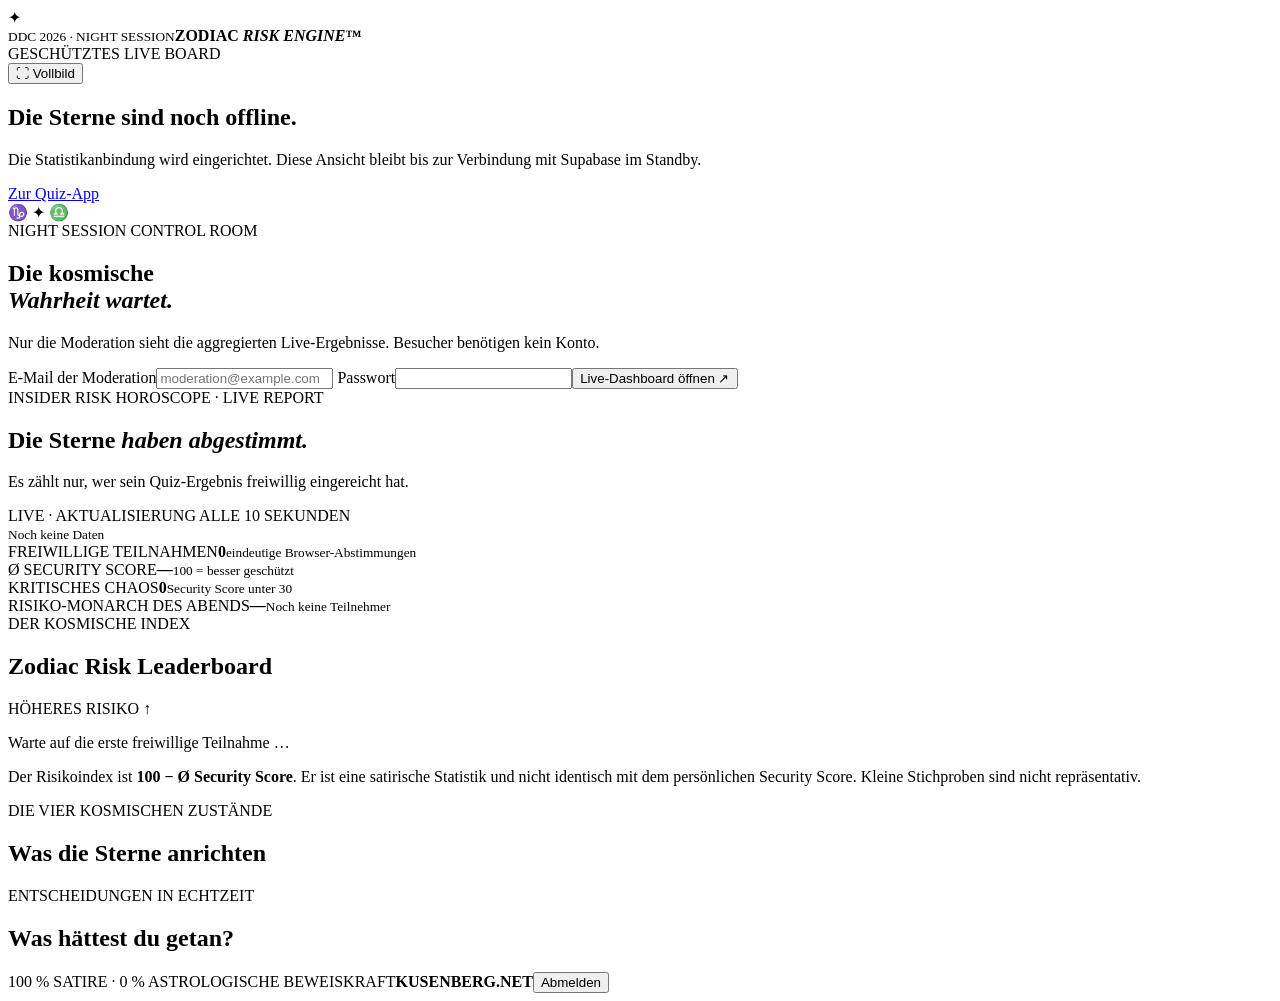
==== live.html @ 8c2583a0 "Create protected Night Session live scoreboard page" ====
<!doctype html>
<html lang="de"><head>
<meta charset="utf-8"><meta name="viewport" content="width=device-width, initial-scale=1">
<meta name="robots" content="noindex,nofollow">
<meta name="theme-color" content="#090c18">
<title>Zodiac Risk Engine™ · DDC Live Board</title>
<link rel="icon" href="favicon.svg" type="image/svg+xml">
<link rel="stylesheet" href="live.css?v=1">
<script src="stats-config.js?v=1" defer></script>
<script src="stats.js?v=1" defer></script>
<script src="live.js?v=1" defer></script></head><body>
<div class="stars" aria-hidden="true"></div>
<header class="header"><div class="identity"><span class="symbol">✦</span><div><small>DDC 2026 · NIGHT SESSION</small><strong>ZODIAC <em>RISK ENGINE</em>™</strong></div></div>
<div class="status"><span id="liveDot" class="dot"></span><span id="statusText">GESCHÜTZTES LIVE BOARD</span></div>
<button type="button" class="fullscreen" id="fullScreen">⛶ Vollbild</button>
</header>
<main class="wrapper">
<section id="setup" class="setup hidden"><h1>Die Sterne sind noch offline.</h1><p>Die Statistikanbindung wird eingerichtet. Diese Ansicht bleibt bis zur Verbindung mit Supabase im Standby.</p><a href="index.html">Zur Quiz-App</a></section>
<section id="login" class="login">
<div class="login-crest">♑ ✦ ♎</div><span class="eyebrow">NIGHT SESSION CONTROL ROOM</span><h1>Die kosmische<br><em>Wahrheit wartet.</em></h1>
<p>Nur die Moderation sieht die aggregierten Live-Ergebnisse. Besucher benötigen kein Konto.</p>
<form id="loginForm"><label>E-Mail der Moderation<input id="email" type="email" autocomplete="username" required placeholder="moderation@example.com"></label>
<label>Passwort<input id="password" type="password" autocomplete="current-password" required></label><button class="btn" type="submit">Live-Dashboard öffnen ↗</button>
<div id="loginError" class="error" role="alert"></div></form>
</section>
<section id="board" class="board hidden">
<div class="hero-row"><div><span class="eyebrow">INSIDER RISK HOROSCOPE · LIVE REPORT</span><h1>Die Sterne <em>haben abgestimmt.</em></h1><p>Es zählt nur, wer sein Quiz-Ergebnis freiwillig eingereicht hat.</p></div><div class="last-sync"><span class="dot"></span> LIVE · AKTUALISIERUNG ALLE 10 SEKUNDEN<br><small id="timestamp">Noch keine Daten</small></div></div>
<div class="metrics">
<div class="metric"><span>FREIWILLIGE TEILNAHMEN</span><strong id="metricTotal">0</strong><small>eindeutige Browser-Abstimmungen</small></div>
<div class="metric"><span>Ø SECURITY SCORE</span><strong id="metricSecurity">—</strong><small>100 = besser geschützt</small></div>
<div class="metric"><span>KRITISCHES CHAOS</span><strong id="metricChaos">0</strong><small>Security Score unter 30</small></div>
<div class="metric highlight"><span>RISIKO-MONARCH DES ABENDS</span><strong id="metricLeader">—</strong><small id="leaderCaption">Noch keine Teilnehmer</small></div>
</div>
<div class="columns">
<section class="panel rank"><div class="panel-head"><div><span class="eyebrow">DER KOSMISCHE INDEX</span><h2>Zodiac Risk Leaderboard</h2></div><div class="tiny">HÖHERES RISIKO ↑</div></div>
<div id="signList" class="sign-list"><p class="empty">Warte auf die erste freiwillige Teilnahme …</p></div>
<p class="legend">Der Risikoindex ist <strong>100 − Ø Security Score</strong>. Er ist eine satirische Statistik und nicht identisch mit dem persönlichen Security Score. Kleine Stichproben sind nicht repräsentativ.</p>
</section>
<section class="panel aside"><div class="panel-head"><div><span class="eyebrow">DIE VIER KOSMISCHEN ZUSTÄNDE</span><h2>Was die Sterne anrichten</h2></div></div><div id="tiers" class="tiers"></div>
<div class="panel-head question-head"><div><span class="eyebrow">ENTSCHEIDUNGEN IN ECHTZEIT</span><h2>Was hättest du getan?</h2></div></div>
<div class="question-selector" id="questionTabs"></div><h3 id="questionTitle" class="question-title"></h3><div id="questionChoices" class="question-choices"></div>
</section>
</div>
<div class="board-footer"><span>100 % SATIRE · 0 % ASTROLOGISCHE BEWEISKRAFT</span><strong>KUSENBERG.NET</strong><button id="logout" type="button">Abmelden</button></div>
<div id="boardError" class="error" role="status"></div>
</section>
</main>
</body></html>
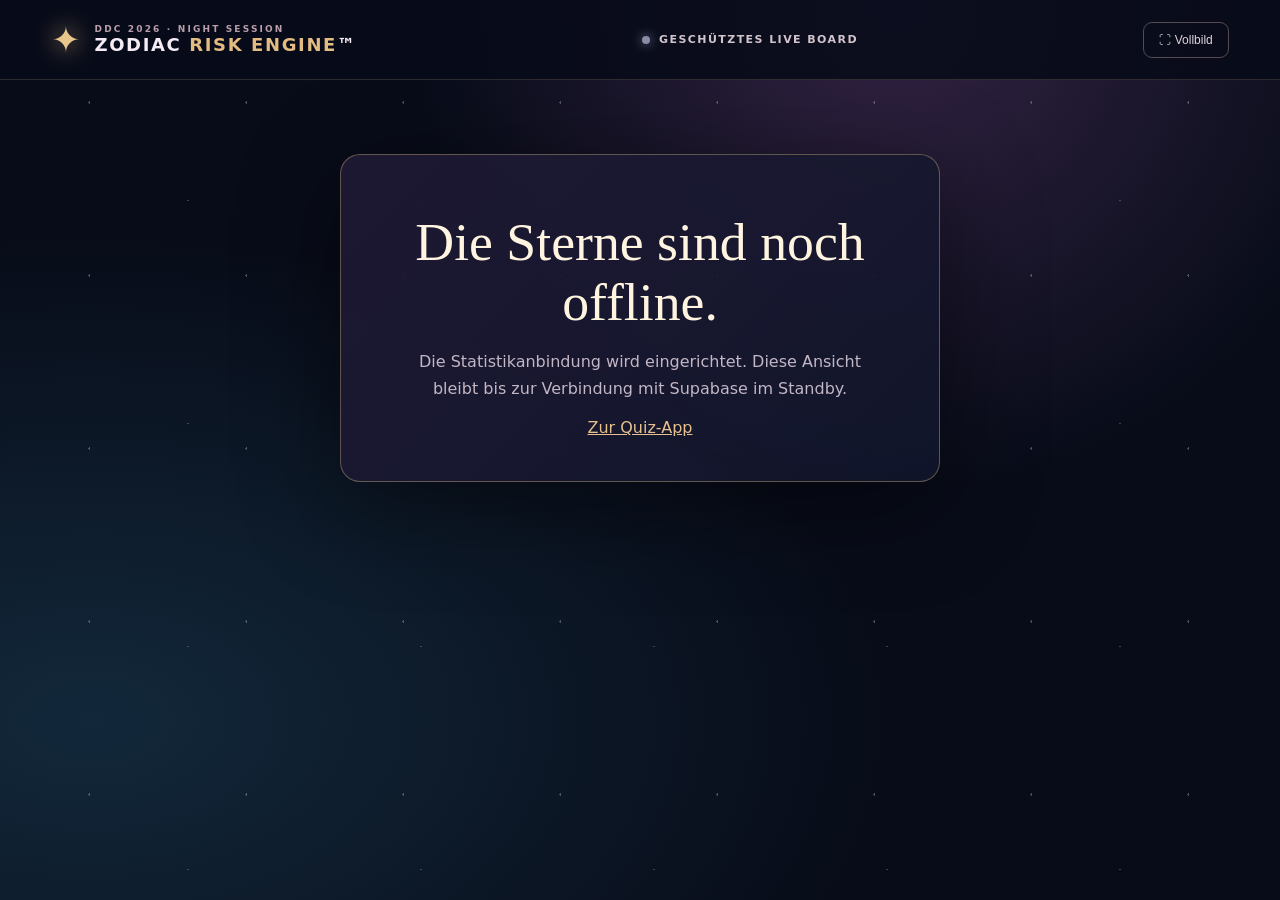
==== commit d02490ac: "Add offline snapshot export action for event Wi-Fi fallback" ====
--- a/live.html
+++ b/live.html
@@ -41,7 +41,7 @@
 <div class="question-selector" id="questionTabs"></div><h3 id="questionTitle" class="question-title"></h3><div id="questionChoices" class="question-choices"></div>
 </section>
 </div>
-<div class="board-footer"><span>100 % SATIRE · 0 % ASTROLOGISCHE BEWEISKRAFT</span><strong>KUSENBERG.NET</strong><button id="logout" type="button">Abmelden</button></div>
+<div class="board-footer"><span>100 % SATIRE · 0 % ASTROLOGISCHE BEWEISKRAFT</span><strong>KUSENBERG.NET</strong><button id="snapshot" type="button">Snapshot speichern</button><button id="logout" type="button">Abmelden</button></div>
 <div id="boardError" class="error" role="status"></div>
 </section>
 </main>
--- a/live.css
+++ b/live.css
@@ -0,0 +1,28 @@
+
+:root{font-family:Inter,ui-sans-serif,system-ui,-apple-system,BlinkMacSystemFont,"Segoe UI",sans-serif;background:#070a18;color:#f4ebf4;color-scheme:dark}
+*{box-sizing:border-box}body{margin:0;min-height:100vh;overflow-x:hidden;background:radial-gradient(ellipse at 70% 1%,#332344 0%,transparent 38%),radial-gradient(ellipse at 7% 80%,#12283a,transparent 47%),#080c19}
+.stars{position:fixed;inset:0;pointer-events:none;opacity:.27;background-image:radial-gradient(#fff 1px,transparent 1px),radial-gradient(#f2c98b 1px,transparent 1px);background-size:157px 173px,233px 223px;background-position:11px 16px,72px 89px}
+.header{display:flex;align-items:center;justify-content:space-between;gap:15px;min-height:80px;border-bottom:1px solid #c5ad7e34;background:#080b19dd;padding:14px clamp(18px,4vw,65px);position:relative;z-index:2}
+.identity{display:flex;align-items:center;gap:14px}.identity .symbol{font-size:35px;color:#e8c68c;text-shadow:0 0 25px #e8c68c}.identity small{display:block;letter-spacing:.24em;font-size:9px;color:#ba9fab;font-weight:800}.identity strong{font-size:18px;letter-spacing:.09em;font-weight:900}.identity em{font-style:normal;color:#e2bc81}
+.status{display:flex;align-items:center;gap:9px;color:#d2c4cc;font-size:11px;letter-spacing:.13em;font-weight:800}.dot{display:inline-block;width:8px;height:8px;flex:none;border-radius:50%;background:#888ca4;box-shadow:0 0 12px #888ca4}.dot.live{background:#63e0bc;box-shadow:0 0 17px #63e0bc}
+.fullscreen,.board-footer button{border:1px solid #9c827f85;background:transparent;color:#dfd4d9;border-radius:9px;padding:10px 15px;cursor:pointer;font-size:12px}
+.wrapper{position:relative;z-index:1;width:min(1780px,100%);margin:0 auto;padding:clamp(23px,3vw,55px)}
+.hidden{display:none!important}
+.login,.setup{max-width:600px;margin:4vh auto;padding:44px clamp(22px,5vw,60px);border:1px solid #b6a07276;border-radius:20px;background:linear-gradient(135deg,#201a35ee,#11162bed);box-shadow:0 22px 100px #0007;text-align:center}
+.login-crest{font:48px Georgia,serif;color:#e1c48a;margin-bottom:20px}.eyebrow{font-size:10px;letter-spacing:.18em;font-weight:850;color:#d5b37e}.login h1,.setup h1,.hero-row h1{font:400 clamp(37px,4.2vw,65px)/1.1 Georgia,serif;margin:14px 0;color:#fff4df}.login h1 em,.hero-row h1 em{font-style:italic;color:#e7ba79}.login p,.setup p{color:#c3b6c5;line-height:1.7}
+.login form{display:grid;gap:16px;text-align:left;margin-top:28px}.login label{color:#ebdbc9;font-size:12px;font-weight:700;display:grid;gap:7px}.login input{width:100%;padding:14px 16px;border:1px solid #95809c99;border-radius:10px;background:#101629;color:#fff;font:inherit;outline-offset:3px}.btn{padding:16px;background:#e9c48a;color:#14152c;border:0;border-radius:11px;font-weight:900;letter-spacing:.06em;cursor:pointer}.error{margin-top:14px;color:#ffb4be;font-size:13px;min-height:1em}
+.hero-row{display:flex;justify-content:space-between;align-items:end;gap:20px;margin:5px 0 27px}.hero-row h1{margin:11px 0 9px}.hero-row p{color:#bdb6ca;margin:0;font-size:14px}.last-sync{text-align:right;color:#8fe0c8;font-size:10px;font-weight:850;letter-spacing:.08em;line-height:1.9}.last-sync small{color:#a2a2b7}
+.metrics{display:grid;grid-template-columns:repeat(4,minmax(0,1fr));gap:15px;margin-bottom:22px}
+.metric{min-height:155px;padding:22px;display:flex;flex-direction:column;justify-content:center;background:linear-gradient(125deg,#282139de,#12192be6);border:1px solid #c8af7d69;border-radius:15px;position:relative;overflow:hidden}
+.metric:after{content:"✦";position:absolute;right:17px;top:12px;font-size:40px;color:#ddba8540}.metric>span{font-size:11px;font-weight:850;letter-spacing:.11em;color:#cfb39b}.metric strong{font:600 clamp(38px,4.4vw,66px)/1.15 Georgia,serif;color:#f6e0b3;margin:9px 0 5px;overflow-wrap:anywhere}.metric small{font-size:11px;color:#ada5bd}.metric.highlight{background:linear-gradient(125deg,#382140,#191428);border-color:#d4a673}.metric.highlight strong{font-size:clamp(27px,3vw,40px)}
+.columns{display:grid;grid-template-columns:minmax(0,1.08fr) minmax(0,1fr);gap:20px;align-items:start}
+.panel{border:1px solid #ac8b746f;border-radius:16px;background:linear-gradient(140deg,#201d32e8,#111827eb);padding:clamp(17px,2vw,30px);min-width:0}
+.panel-head{display:flex;justify-content:space-between;align-items:center;gap:15px;margin-bottom:20px}.panel-head h2{font:400 clamp(22px,2.5vw,33px)/1.2 Georgia,serif;margin:7px 0 0;color:#f0d4ae}.tiny{font-size:10px;color:#e5bd84;letter-spacing:.13em;font-weight:800}
+.sign-list{display:grid;gap:9px}.sign-item{display:grid;grid-template-columns:36px minmax(0,1fr) 105px;gap:10px;align-items:center;background:#18192d;border:1px solid #795d7159;border-radius:11px;padding:11px 13px}.sign-item.top{background:#39253ed1;border-color:#e1b783}.sign-rank{color:#e0b785;font:600 21px Georgia,serif}.sign-main strong{font-size:15px;color:#fff}.sign-main small{color:#a8a6bb;font-size:10px;display:block;margin:3px 0 5px}.sign-bar{height:6px;border-radius:9px;background:#4b314b;overflow:hidden}.sign-bar b{display:block;height:100%;background:linear-gradient(90deg,#d28fbc,#ef8a72);border-radius:9px}.sign-score{text-align:right;color:#f0cf9d;font-size:22px;font-weight:900}.sign-score small{display:block;font-size:10px;font-weight:600;color:#c2b5c0}.legend{color:#aba8bc;font-size:11px;line-height:1.6;margin:16px 0 0}.legend strong{color:#e9c592}
+.tiers{display:grid;grid-template-columns:repeat(2,minmax(0,1fr));gap:10px}.tier{border:1px solid #675f807d;background:#181a2e;padding:16px;border-radius:10px}.tier strong{font:600 32px Georgia,serif;display:block;margin-top:6px}.tier span{font-size:11px;letter-spacing:.04em}.tier:nth-child(1) strong{color:#74d5b9}.tier:nth-child(2) strong{color:#bc9de8}.tier:nth-child(3) strong{color:#ebae78}.tier:nth-child(4) strong{color:#f47f9c}
+.question-head{margin:30px 0 13px}.question-selector{display:flex;gap:8px;flex-wrap:wrap}.question-selector button{background:#292039;border:1px solid #806b8e;border-radius:9px;color:#d2c3da;padding:8px 14px;font-size:12px;cursor:pointer}.question-selector button.active{background:#dcb87d;color:#191527;border-color:#dcb87d;font-weight:900}.question-title{font-size:14px;color:#f8e2c3;line-height:1.5;margin:15px 0 12px}.question-choices{display:grid;gap:8px}.choice{display:grid;grid-template-columns:minmax(0,1fr) 48px;gap:10px;align-items:center}.choice-text{color:#e0d9e8;font-size:12px;line-height:1.4}.choice-num{text-align:right;font-size:13px;font-weight:850;color:#ebce9a}.choice-track{grid-column:1/-1;border-radius:10px;background:#393148;height:7px;overflow:hidden;margin-top:-5px}.choice-track b{display:block;height:100%;background:linear-gradient(90deg,#ba88e3,#f0ba7c)}
+.board-footer{display:flex;justify-content:space-between;gap:12px;align-items:center;margin-top:23px;color:#a9a0b5;font-size:10px;letter-spacing:.1em}.board-footer strong{color:#e7c385}
+.empty{color:#bbb1c5;font-style:italic}.setup a{color:#e6c18f}
+@media(max-width:1000px){.columns{grid-template-columns:1fr}.metrics{grid-template-columns:repeat(2,1fr)}.hero-row{align-items:start}}
+@media(max-width:600px){.header{flex-wrap:wrap;min-height:0}.status{order:3;width:100%}.fullscreen{margin-left:auto}.wrapper{padding:14px}.metrics{grid-template-columns:repeat(2,minmax(0,1fr));gap:8px}.metric{padding:13px;min-height:130px}.metric strong{font-size:33px}.metric.highlight strong{font-size:23px}.metric>span{font-size:9px}.last-sync{display:none}.hero-row h1{font-size:34px}.panel{padding:15px}.sign-item{grid-template-columns:23px minmax(0,1fr) 73px;padding:10px}.sign-score{font-size:17px}.sign-main strong{font-size:13px}.board-footer{flex-wrap:wrap}.board-footer span{display:none}}
+@media(prefers-reduced-motion:reduce){*,*:after,*:before{transition:none!important;animation:none!important}}
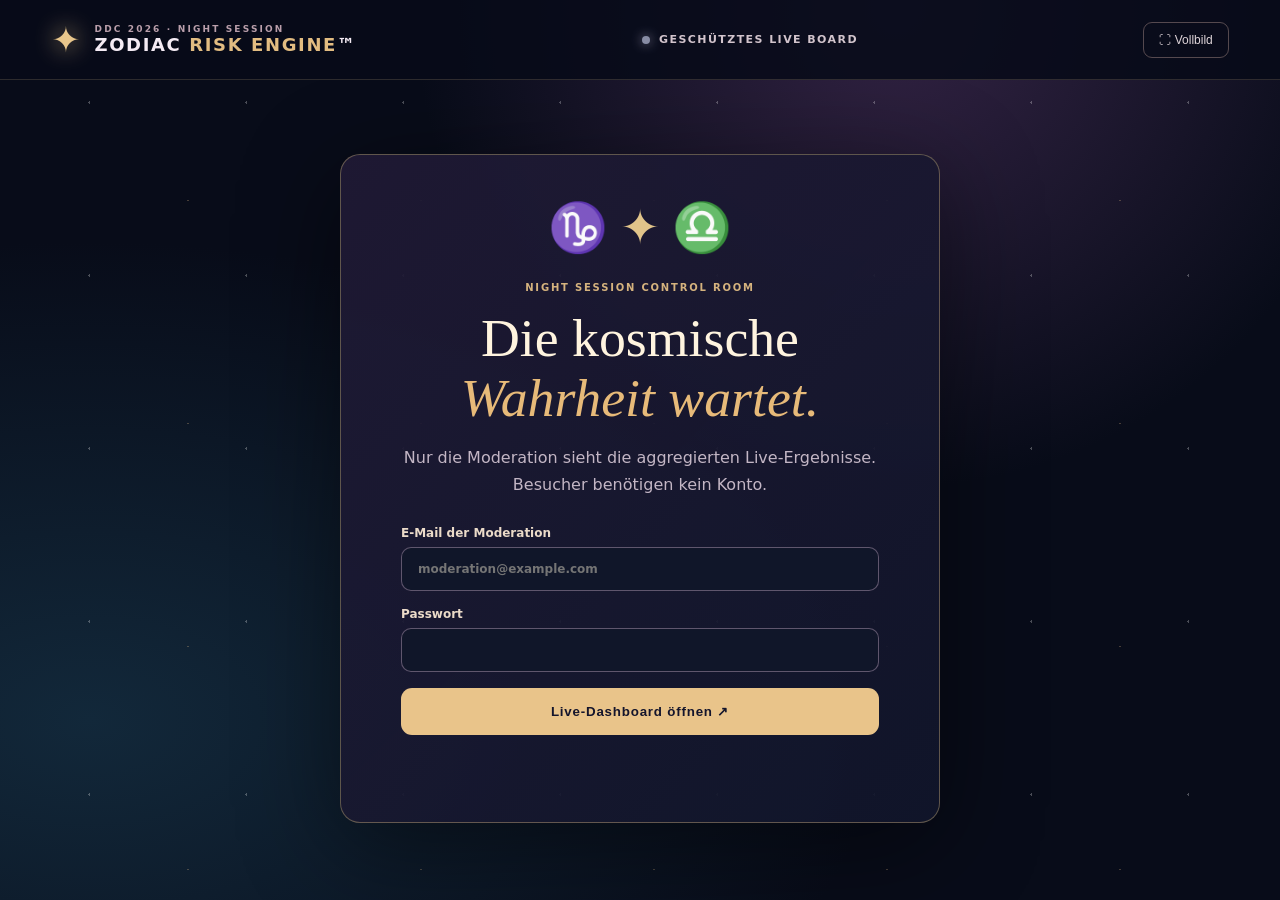
==== commit cc1f009d: "Refresh public Supabase settings in protected Night Session dashboard" ====
--- a/live.html
+++ b/live.html
@@ -6,7 +6,7 @@
 <title>Zodiac Risk Engine™ · DDC Live Board</title>
 <link rel="icon" href="favicon.svg" type="image/svg+xml">
 <link rel="stylesheet" href="live.css?v=1">
-<script src="stats-config.js?v=1" defer></script>
+<script src="stats-config.js?v=1.3.1" defer></script>
 <script src="stats.js?v=1" defer></script>
 <script src="live.js?v=1" defer></script></head><body>
 <div class="stars" aria-hidden="true"></div>
